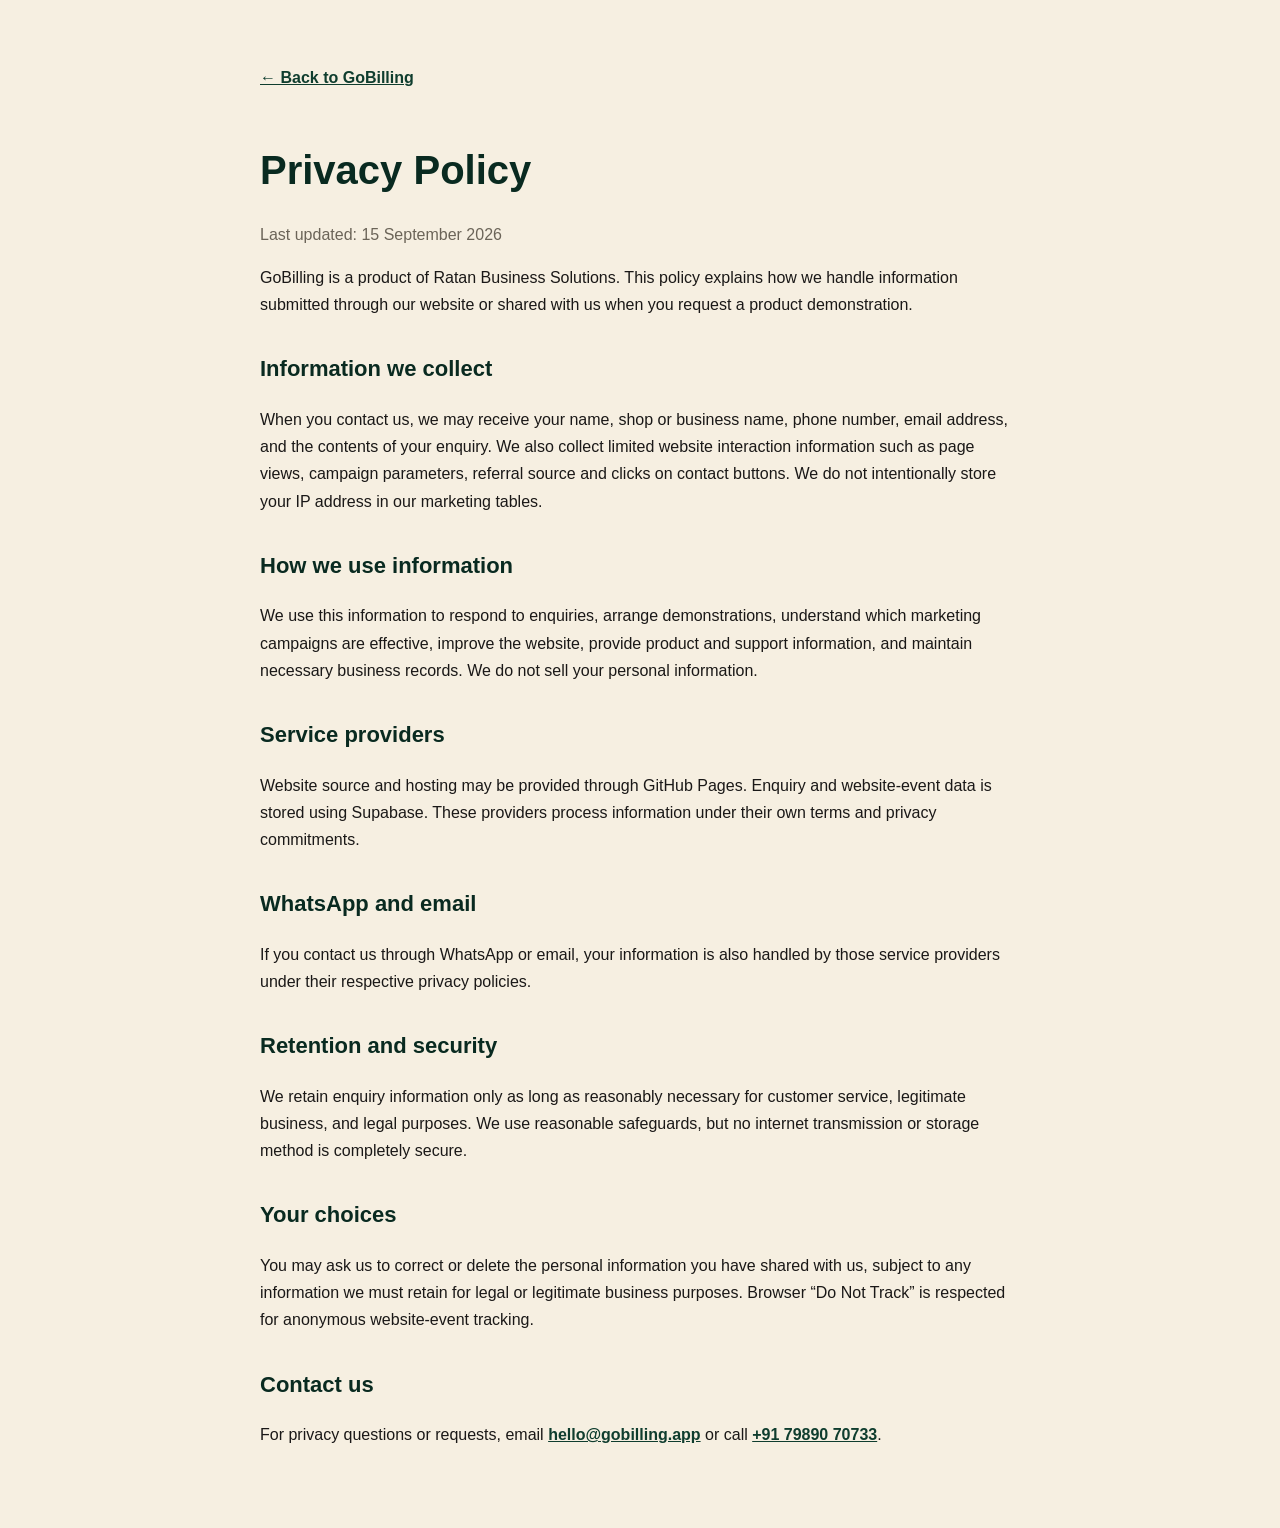
==== privacy-policy.html @ 31a19a57 "Launch GoBilling marketing website" ====
<!DOCTYPE html>
<html lang="en-IN">
<head>
  <meta charset="UTF-8">
  <meta name="viewport" content="width=device-width, initial-scale=1.0">
  <title>Privacy Policy | GoBilling</title>
  <meta name="description" content="GoBilling privacy policy explaining how demo enquiries and customer information are handled.">
  <style>
    body{margin:0;background:#F6EFE1;color:#1A1817;font-family:-apple-system,BlinkMacSystemFont,"Segoe UI",Arial,sans-serif;line-height:1.7}
    main{max-width:760px;margin:0 auto;padding:64px 24px}
    h1,h2{color:#092A20} h1{font-size:40px;line-height:1.2} h2{margin-top:32px;font-size:22px}
    a{color:#0F3D2E;font-weight:600}.back{display:inline-block;margin-bottom:28px}.updated{color:#6b6458}
  </style>
</head>
<body>
<main>
  <a class="back" href="index.html">← Back to GoBilling</a>
  <h1>Privacy Policy</h1>
  <p class="updated">Last updated: 15 September 2026</p>
  <p>GoBilling is a product of Ratan Business Solutions. This policy explains how we handle information submitted through our website or shared with us when you request a product demonstration.</p>
  <h2>Information we collect</h2>
  <p>When you contact us, we may receive your name, shop or business name, phone number, email address, and the contents of your enquiry. We also collect limited website interaction information such as page views, campaign parameters, referral source and clicks on contact buttons. We do not intentionally store your IP address in our marketing tables.</p>
  <h2>How we use information</h2>
  <p>We use this information to respond to enquiries, arrange demonstrations, understand which marketing campaigns are effective, improve the website, provide product and support information, and maintain necessary business records. We do not sell your personal information.</p>
  <h2>Service providers</h2>
  <p>Website source and hosting may be provided through GitHub Pages. Enquiry and website-event data is stored using Supabase. These providers process information under their own terms and privacy commitments.</p>
  <h2>WhatsApp and email</h2>
  <p>If you contact us through WhatsApp or email, your information is also handled by those service providers under their respective privacy policies.</p>
  <h2>Retention and security</h2>
  <p>We retain enquiry information only as long as reasonably necessary for customer service, legitimate business, and legal purposes. We use reasonable safeguards, but no internet transmission or storage method is completely secure.</p>
  <h2>Your choices</h2>
  <p>You may ask us to correct or delete the personal information you have shared with us, subject to any information we must retain for legal or legitimate business purposes. Browser “Do Not Track” is respected for anonymous website-event tracking.</p>
  <h2>Contact us</h2>
  <p>For privacy questions or requests, email <a href="mailto:hello@gobilling.app">hello@gobilling.app</a> or call <a href="tel:+917989070733">+91 79890 70733</a>.</p>
</main>
</body>
</html>
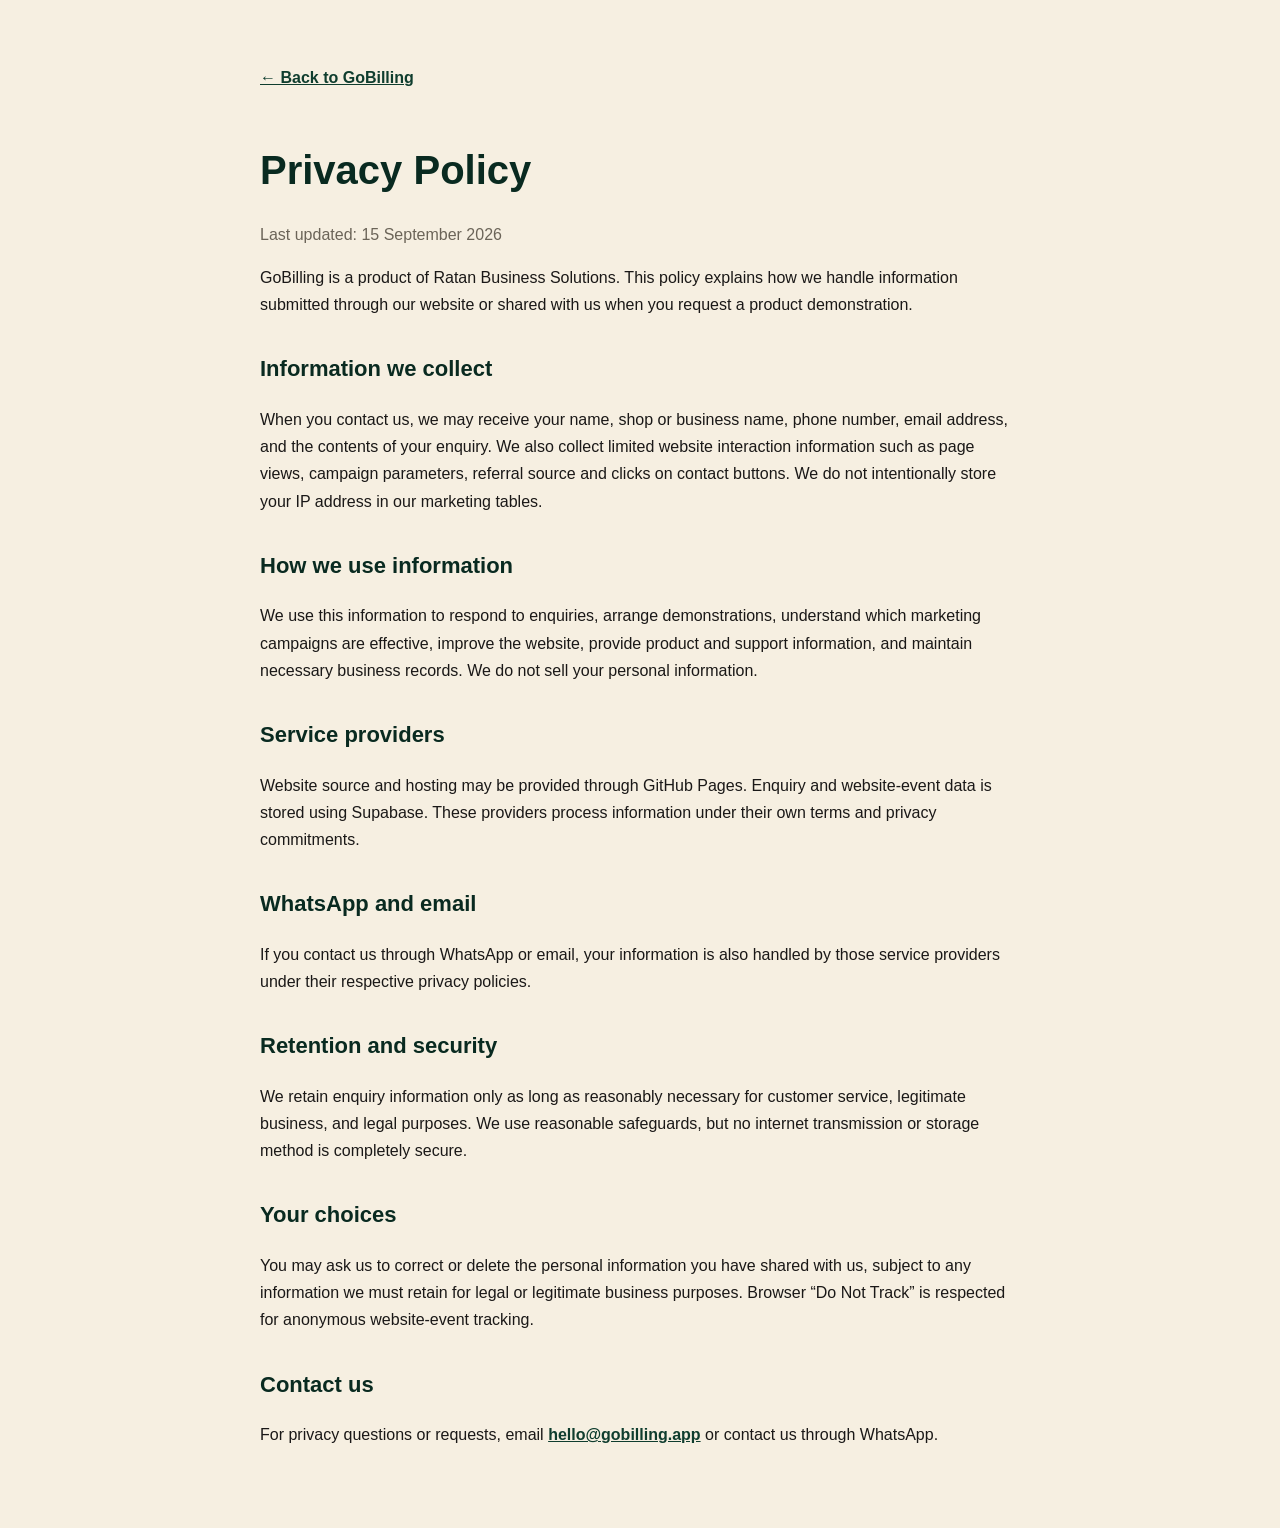
==== commit a61b3318: "Hide public contact number from visible pages" ====
--- a/privacy-policy.html
+++ b/privacy-policy.html
@@ -31,7 +31,7 @@
   <h2>Your choices</h2>
   <p>You may ask us to correct or delete the personal information you have shared with us, subject to any information we must retain for legal or legitimate business purposes. Browser “Do Not Track” is respected for anonymous website-event tracking.</p>
   <h2>Contact us</h2>
-  <p>For privacy questions or requests, email <a href="mailto:hello@gobilling.app">hello@gobilling.app</a> or call <a href="tel:+917989070733">+91 79890 70733</a>.</p>
+  <p>For privacy questions or requests, email <a href="mailto:hello@gobilling.app">hello@gobilling.app</a> or contact us through WhatsApp.</p>
 </main>
 </body>
 </html>
